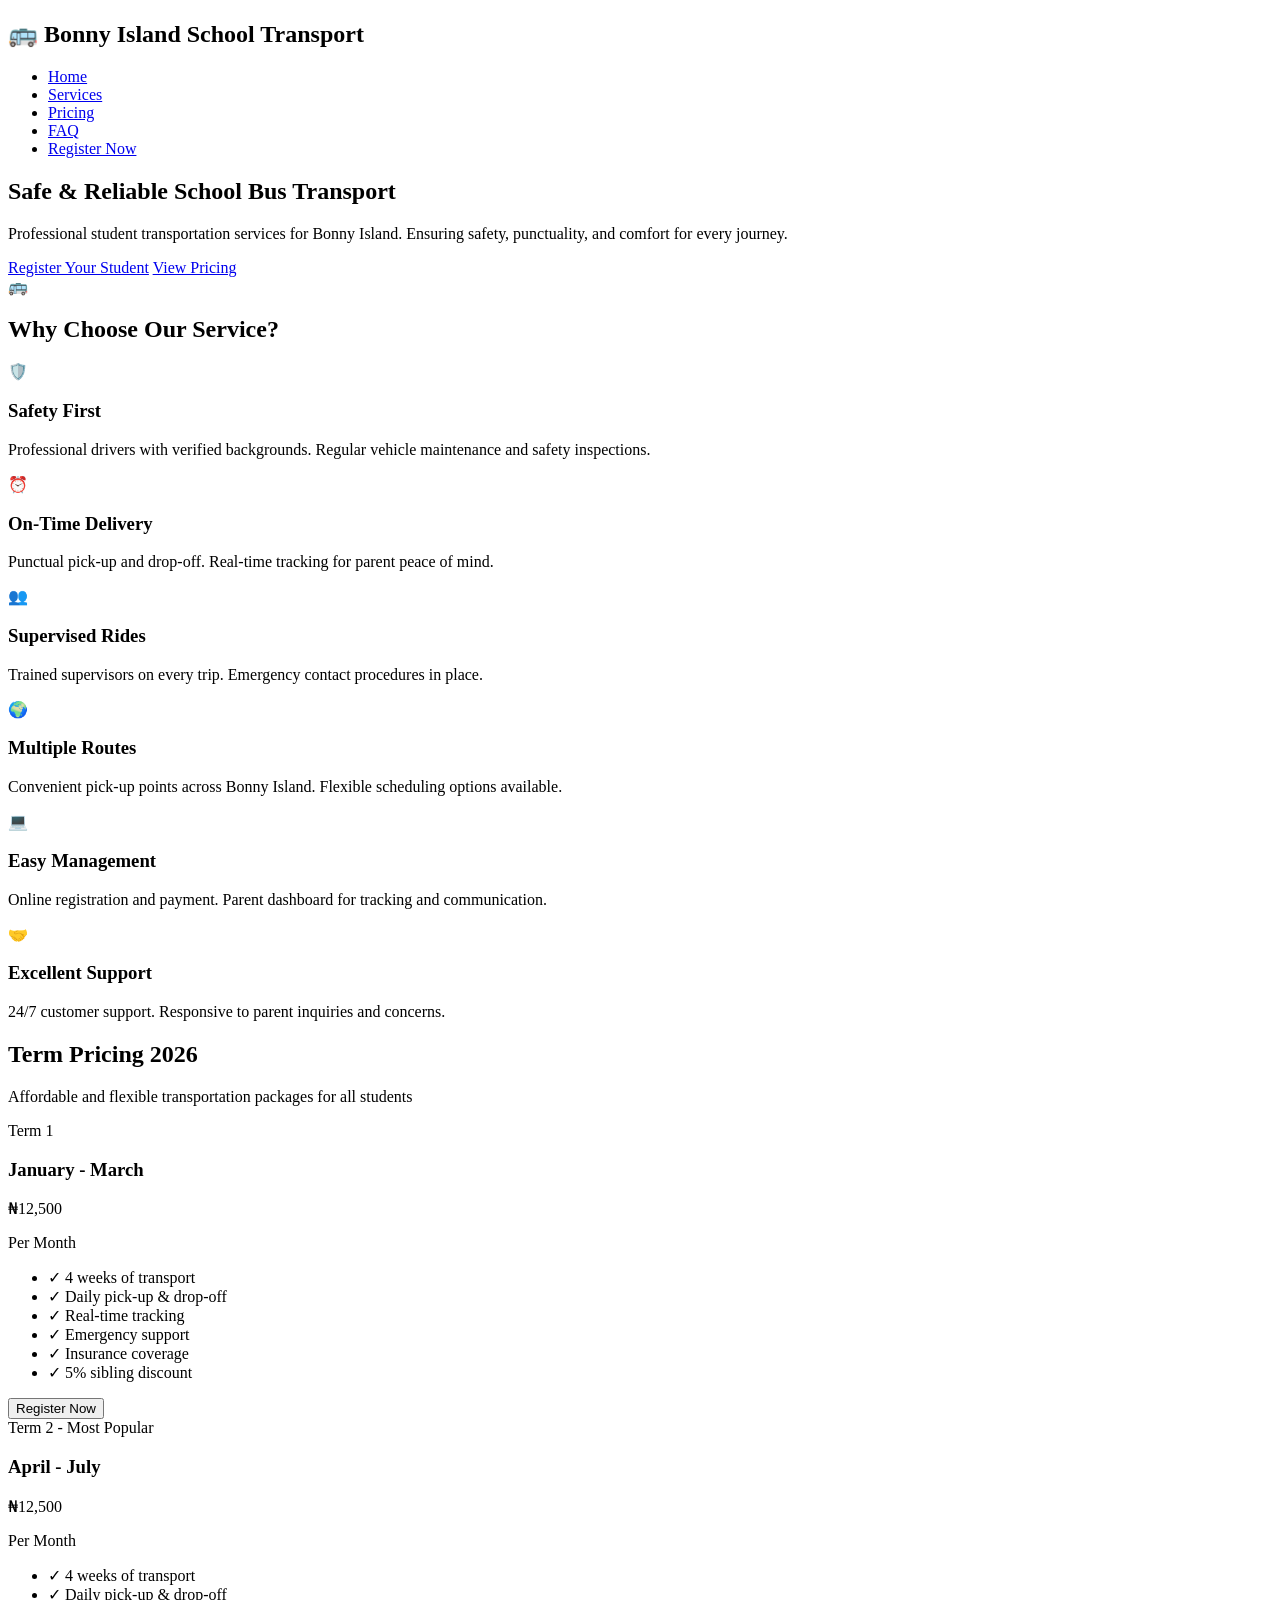
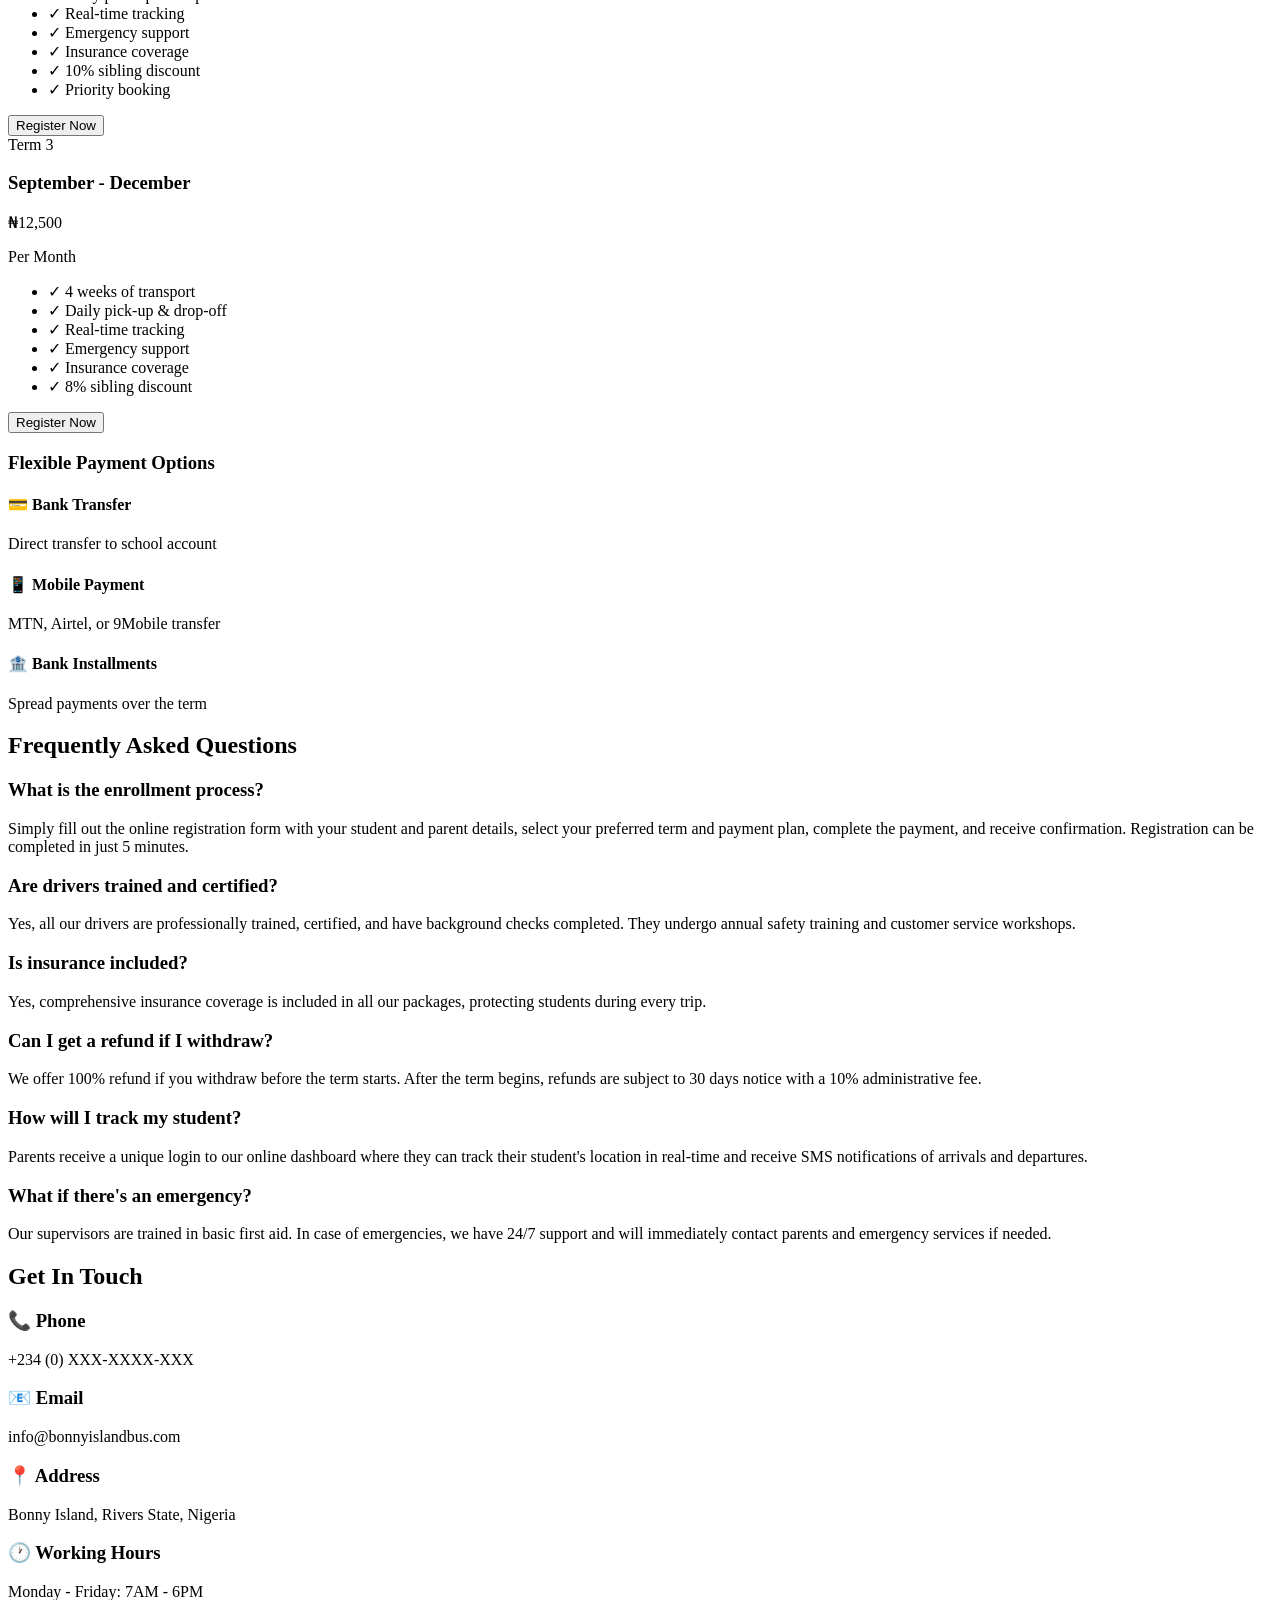
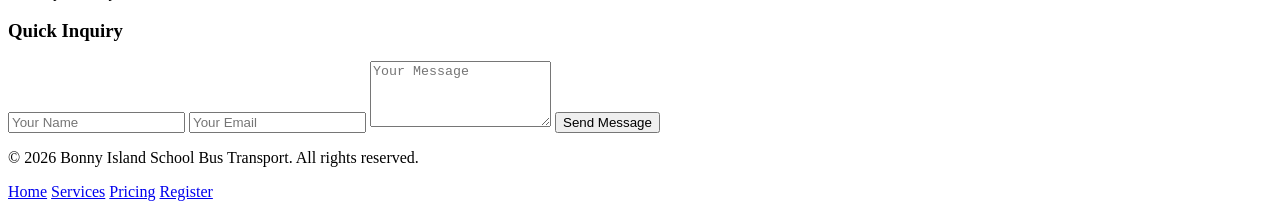
==== index.html @ ea789f72 "main" ====
<!DOCTYPE html>
<html lang="en">
<head>
    <meta charset="UTF-8">
    <meta name="viewport" content="width=device-width, initial-scale=1.0">
    <title>Bonny Island School Bus Transport - Safe & Reliable Student Transport</title>
    <link rel="stylesheet" href="styles.css">
</head>
<body>
    <!-- Navigation Bar -->
    <nav class="navbar">
        <div class="container">
            <div class="navbar-brand">
                <h1>🚌 Bonny Island School Transport</h1>
            </div>
            <ul class="nav-menu">
                <li><a href="#home" class="nav-link active">Home</a></li>
                <li><a href="#services" class="nav-link">Services</a></li>
                <li><a href="#pricing" class="nav-link">Pricing</a></li>
                <li><a href="#faq" class="nav-link">FAQ</a></li>
                <li><a href="registration.html" class="nav-link btn-register">Register Now</a></li>
            </ul>
            <div class="hamburger">
                <span></span>
                <span></span>
                <span></span>
            </div>
        </div>
    </nav>

    <!-- Hero Section -->
    <section id="home" class="hero">
        <div class="container">
            <div class="hero-content">
                <h2>Safe & Reliable School Bus Transport</h2>
                <p>Professional student transportation services for Bonny Island. Ensuring safety, punctuality, and comfort for every journey.</p>
                <div class="hero-buttons">
                    <a href="registration.html" class="btn btn-primary">Register Your Student</a>
                    <a href="#pricing" class="btn btn-secondary">View Pricing</a>
                </div>
            </div>
            <div class="hero-image">
                <div class="bus-illustration">🚌</div>
            </div>
        </div>
    </section>

    <!-- Services Section -->
    <section id="services" class="services">
        <div class="container">
            <h2 class="section-title">Why Choose Our Service?</h2>
            <div class="services-grid">
                <div class="service-card">
                    <div class="service-icon">🛡️</div>
                    <h3>Safety First</h3>
                    <p>Professional drivers with verified backgrounds. Regular vehicle maintenance and safety inspections.</p>
                </div>
                <div class="service-card">
                    <div class="service-icon">⏰</div>
                    <h3>On-Time Delivery</h3>
                    <p>Punctual pick-up and drop-off. Real-time tracking for parent peace of mind.</p>
                </div>
                <div class="service-card">
                    <div class="service-icon">👥</div>
                    <h3>Supervised Rides</h3>
                    <p>Trained supervisors on every trip. Emergency contact procedures in place.</p>
                </div>
                <div class="service-card">
                    <div class="service-icon">🌍</div>
                    <h3>Multiple Routes</h3>
                    <p>Convenient pick-up points across Bonny Island. Flexible scheduling options available.</p>
                </div>
                <div class="service-card">
                    <div class="service-icon">💻</div>
                    <h3>Easy Management</h3>
                    <p>Online registration and payment. Parent dashboard for tracking and communication.</p>
                </div>
                <div class="service-card">
                    <div class="service-icon">🤝</div>
                    <h3>Excellent Support</h3>
                    <p>24/7 customer support. Responsive to parent inquiries and concerns.</p>
                </div>
            </div>
        </div>
    </section>

    <!-- Pricing Section -->
    <section id="pricing" class="pricing">
        <div class="container">
            <h2 class="section-title">Term Pricing 2026</h2>
            <p class="pricing-subtitle">Affordable and flexible transportation packages for all students</p>
            <div class="pricing-grid">
                <!-- Term 1 -->
                <div class="price-card">
                    <div class="term-badge">Term 1</div>
                    <h3>January - March</h3>
                    <div class="price">₦12,500</div>
                    <p class="price-period">Per Month</p>
                    <ul class="price-features">
                        <li>✓ 4 weeks of transport</li>
                        <li>✓ Daily pick-up & drop-off</li>
                        <li>✓ Real-time tracking</li>
                        <li>✓ Emergency support</li>
                        <li>✓ Insurance coverage</li>
                        <li>✓ 5% sibling discount</li>
                    </ul>
                    <button class="btn btn-primary btn-register-now" onclick="location.href='registration.html'">Register Now</button>
                </div>

                <!-- Term 2 -->
                <div class="price-card featured">
                    <div class="term-badge featured-badge">Term 2 - Most Popular</div>
                    <h3>April - July</h3>
                    <div class="price">₦12,500</div>
                    <p class="price-period">Per Month</p>
                    <ul class="price-features">
                        <li>✓ 4 weeks of transport</li>
                        <li>✓ Daily pick-up & drop-off</li>
                        <li>✓ Real-time tracking</li>
                        <li>✓ Emergency support</li>
                        <li>✓ Insurance coverage</li>
                        <li>✓ 10% sibling discount</li>
                        <li>✓ Priority booking</li>
                    </ul>
                    <button class="btn btn-primary btn-register-now" onclick="location.href='registration.html'">Register Now</button>
                </div>

                <!-- Term 3 -->
                <div class="price-card">
                    <div class="term-badge">Term 3</div>
                    <h3>September - December</h3>
                    <div class="price">₦12,500</div>
                    <p class="price-period">Per Month</p>
                    <ul class="price-features">
                        <li>✓ 4 weeks of transport</li>
                        <li>✓ Daily pick-up & drop-off</li>
                        <li>✓ Real-time tracking</li>
                        <li>✓ Emergency support</li>
                        <li>✓ Insurance coverage</li>
                        <li>✓ 8% sibling discount</li>
                    </ul>
                    <button class="btn btn-primary btn-register-now" onclick="location.href='registration.html'">Register Now</button>
                </div>
            </div>

            <!-- Payment Options -->
            <div class="payment-options">
                <h3>Flexible Payment Options</h3>
                <div class="payment-grid">
                    <div class="payment-method">
                        <h4>💳 Bank Transfer</h4>
                        <p>Direct transfer to school account</p>
                    </div>
                    <div class="payment-method">
                        <h4>📱 Mobile Payment</h4>
                        <p>MTN, Airtel, or 9Mobile transfer</p>
                    </div>
                    <div class="payment-method">
                        <h4>🏦 Bank Installments</h4>
                        <p>Spread payments over the term</p>
                    </div>
                </div>
            </div>
        </div>
    </section>

    <!-- FAQ Section -->
    <section id="faq" class="faq">
        <div class="container">
            <h2 class="section-title">Frequently Asked Questions</h2>
            <div class="faq-grid">
                <div class="faq-item">
                    <h3>What is the enrollment process?</h3>
                    <p>Simply fill out the online registration form with your student and parent details, select your preferred term and payment plan, complete the payment, and receive confirmation. Registration can be completed in just 5 minutes.</p>
                </div>
                <div class="faq-item">
                    <h3>Are drivers trained and certified?</h3>
                    <p>Yes, all our drivers are professionally trained, certified, and have background checks completed. They undergo annual safety training and customer service workshops.</p>
                </div>
                <div class="faq-item">
                    <h3>Is insurance included?</h3>
                    <p>Yes, comprehensive insurance coverage is included in all our packages, protecting students during every trip.</p>
                </div>
                <div class="faq-item">
                    <h3>Can I get a refund if I withdraw?</h3>
                    <p>We offer 100% refund if you withdraw before the term starts. After the term begins, refunds are subject to 30 days notice with a 10% administrative fee.</p>
                </div>
                <div class="faq-item">
                    <h3>How will I track my student?</h3>
                    <p>Parents receive a unique login to our online dashboard where they can track their student's location in real-time and receive SMS notifications of arrivals and departures.</p>
                </div>
                <div class="faq-item">
                    <h3>What if there's an emergency?</h3>
                    <p>Our supervisors are trained in basic first aid. In case of emergencies, we have 24/7 support and will immediately contact parents and emergency services if needed.</p>
                </div>
            </div>
        </div>
    </section>

    <!-- Contact Section -->
    <section id="contact" class="contact">
        <div class="container">
            <h2 class="section-title">Get In Touch</h2>
            <div class="contact-grid">
                <div class="contact-item">
                    <h3>📞 Phone</h3>
                    <p>+234 (0) XXX-XXXX-XXX</p>
                </div>
                <div class="contact-item">
                    <h3>📧 Email</h3>
                    <p>info@bonnyislandbus.com</p>
                </div>
                <div class="contact-item">
                    <h3>📍 Address</h3>
                    <p>Bonny Island, Rivers State, Nigeria</p>
                </div>
                <div class="contact-item">
                    <h3>🕐 Working Hours</h3>
                    <p>Monday - Friday: 7AM - 6PM</p>
                </div>
            </div>
            <div class="quick-form">
                <h3>Quick Inquiry</h3>
                <form>
                    <input type="text" placeholder="Your Name" required>
                    <input type="email" placeholder="Your Email" required>
                    <textarea placeholder="Your Message" rows="4" required></textarea>
                    <button type="submit" class="btn btn-primary">Send Message</button>
                </form>
            </div>
        </div>
    </section>

    <!-- Footer -->
    <footer class="footer">
        <div class="container">
            <p>&copy; 2026 Bonny Island School Bus Transport. All rights reserved.</p>
            <div class="footer-links">
                <a href="#home">Home</a>
                <a href="#services">Services</a>
                <a href="#pricing">Pricing</a>
                <a href="registration.html">Register</a>
            </div>
        </div>
    </footer>

    <script src="script.js"></script>
</body>
</html>
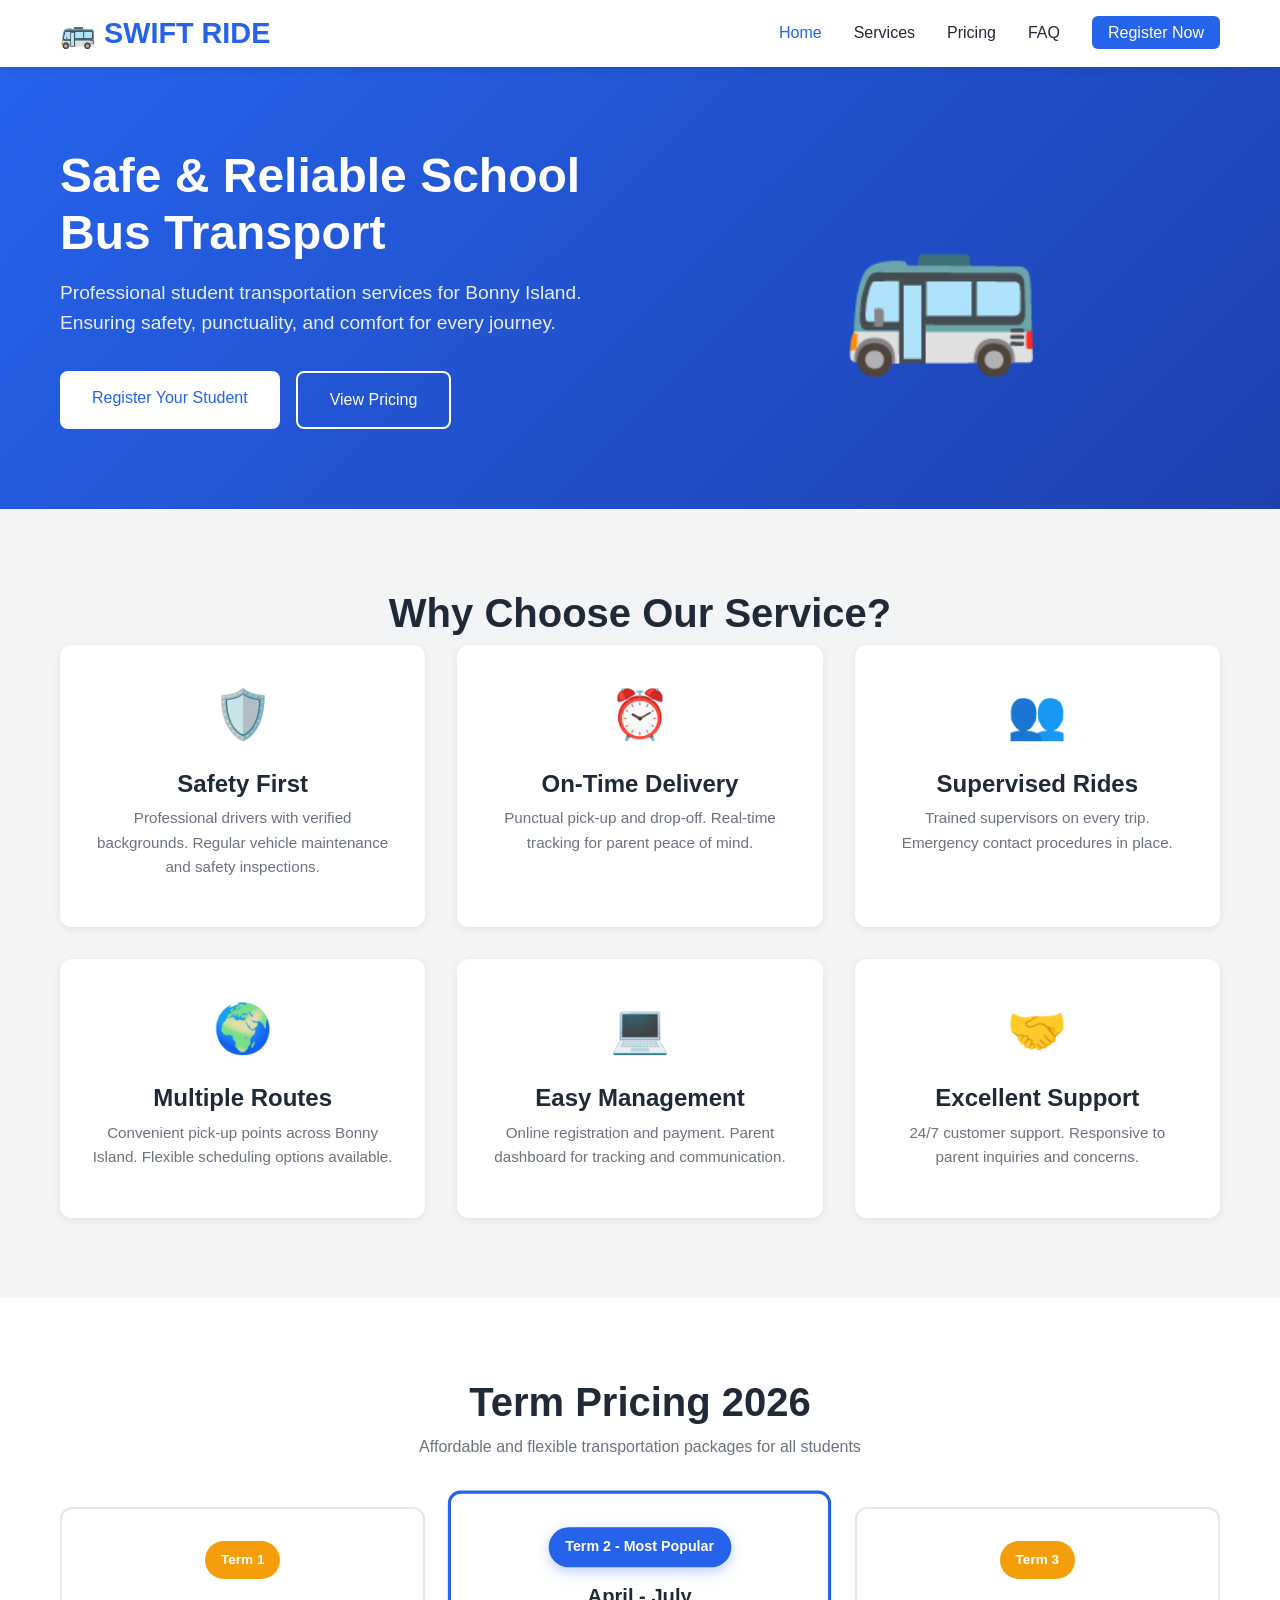
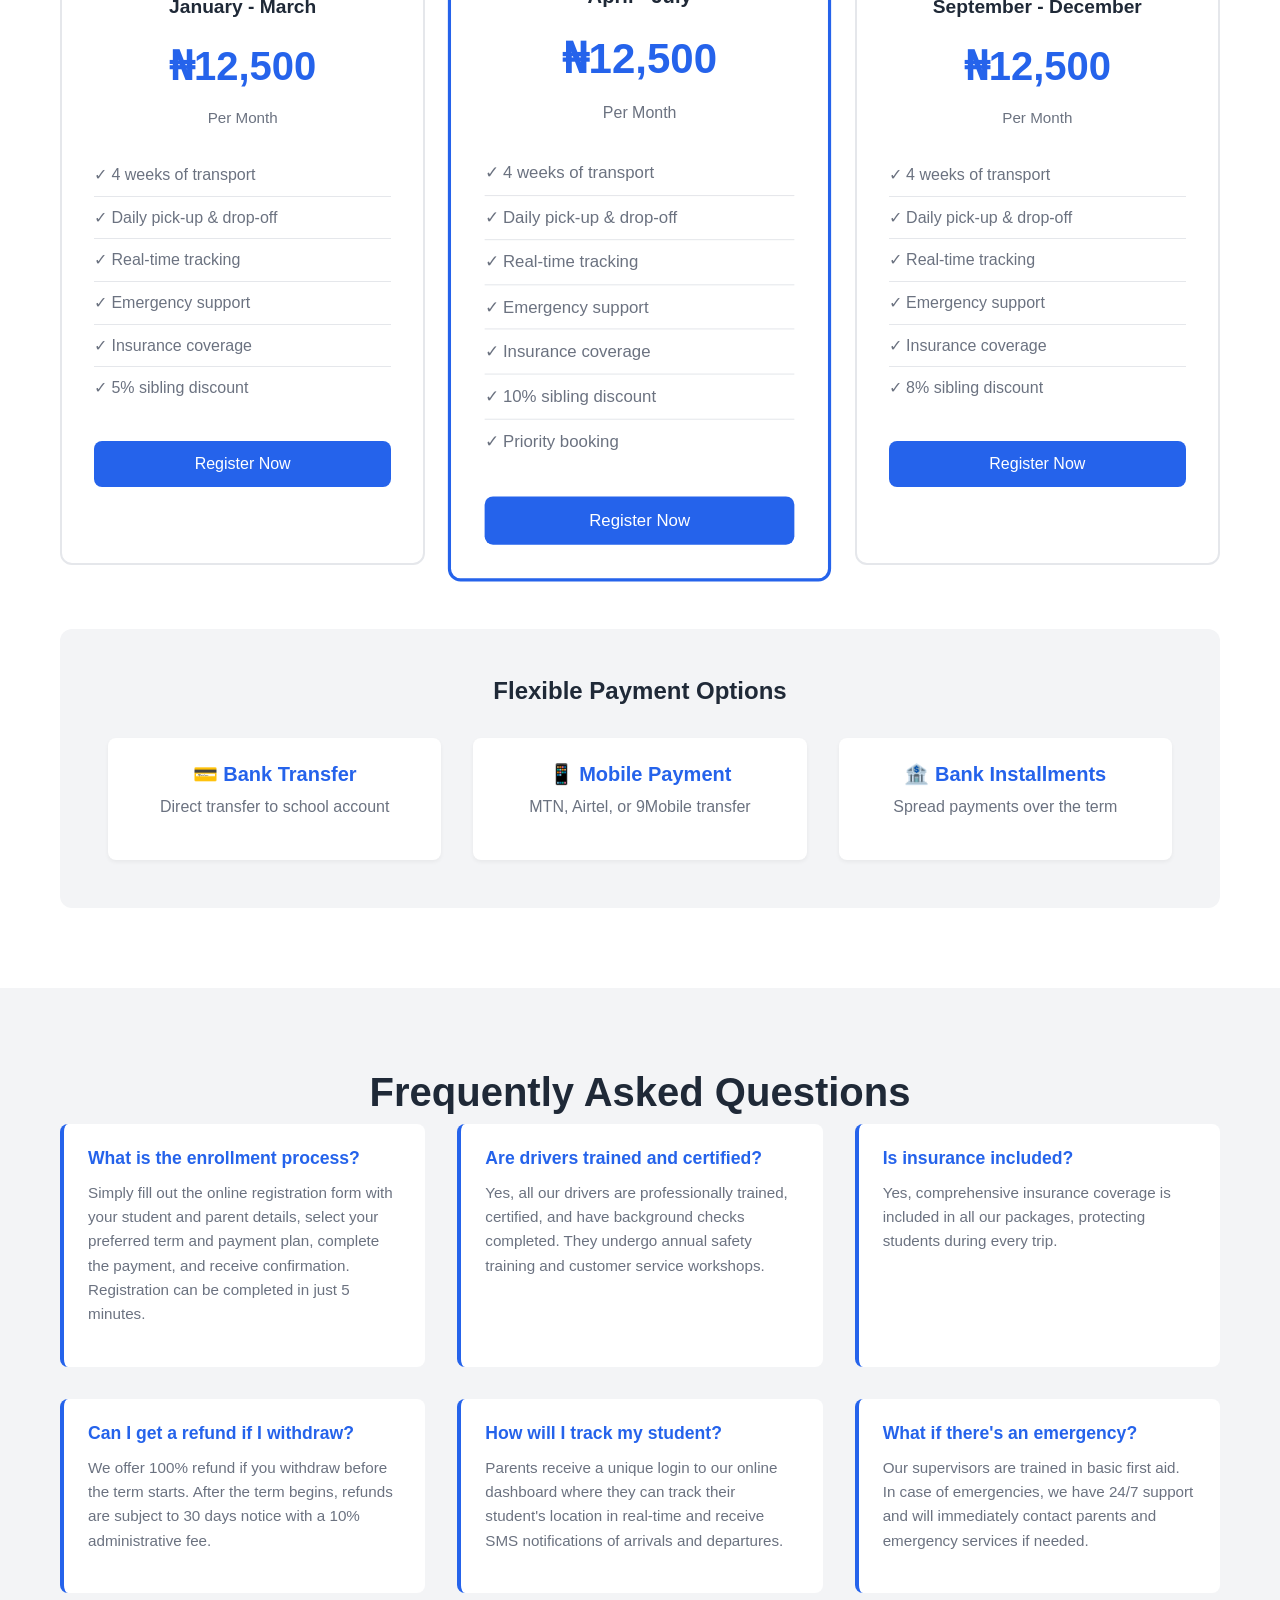
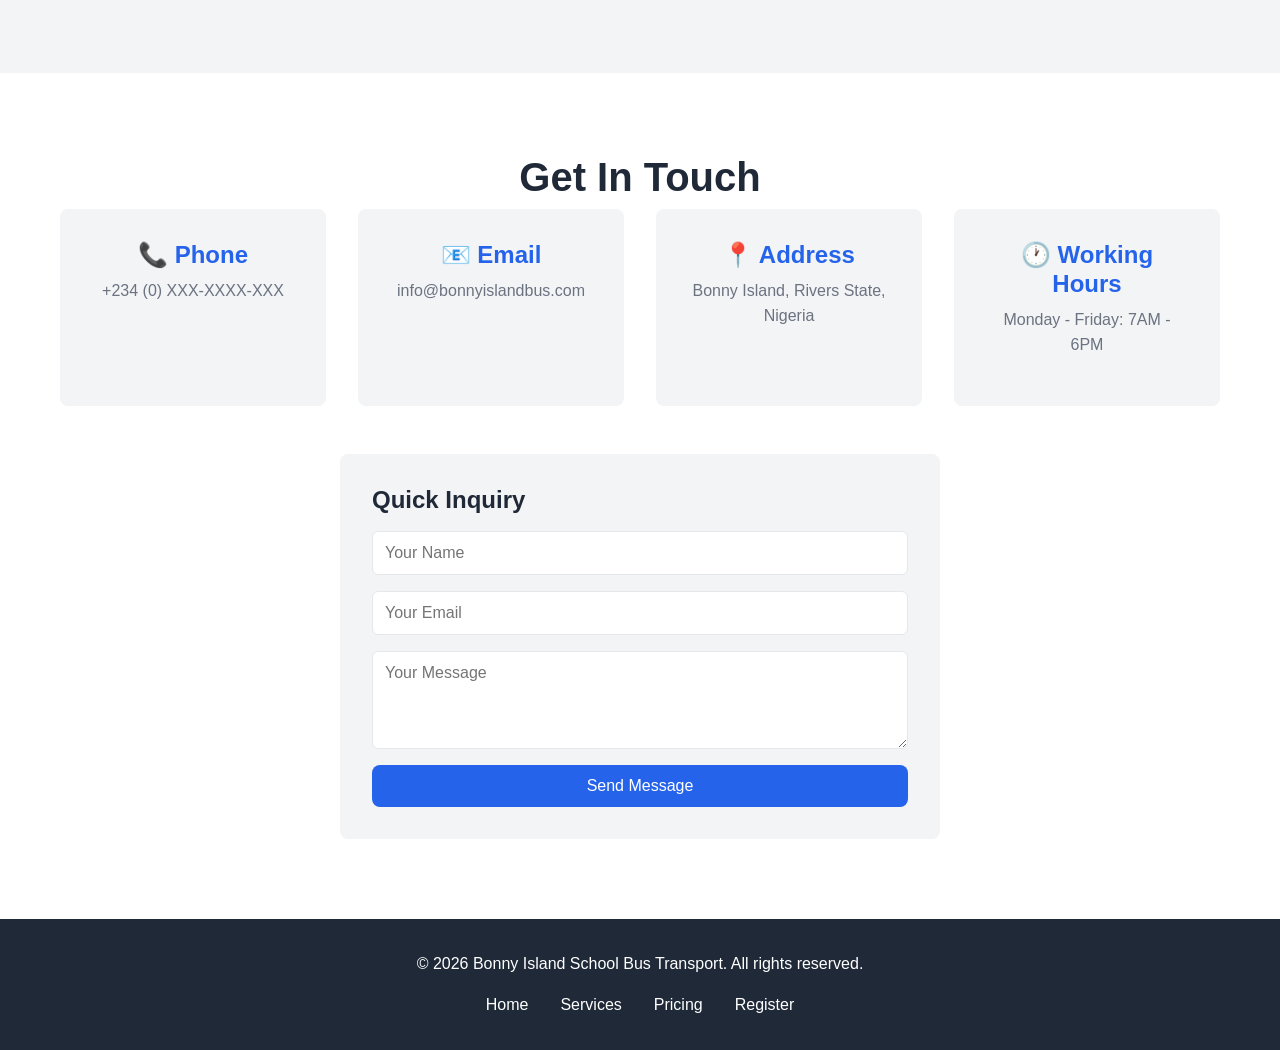
==== commit 0000a576: "Change title from 'Bonny Island School Transport' to 'SWIFT RIDE'" ====
--- a/index.html
+++ b/index.html
@@ -11,7 +11,7 @@
     <nav class="navbar">
         <div class="container">
             <div class="navbar-brand">
-                <h1>🚌 Bonny Island School Transport</h1>
+                <h1>🚌 SWIFT RIDE</h1>
             </div>
             <ul class="nav-menu">
                 <li><a href="#home" class="nav-link active">Home</a></li>
--- a/styles.css
+++ b/styles.css
@@ -0,0 +1,1012 @@
+/* ============================================
+   GENERAL STYLES
+   ============================================ */
+
+* {
+    margin: 0;
+    padding: 0;
+    box-sizing: border-box;
+}
+
+:root {
+    --primary-color: #2563eb;
+    --secondary-color: #1e40af;
+    --accent-color: #f59e0b;
+    --light-bg: #f3f4f6;
+    --dark-text: #1f2937;
+    --light-text: #6b7280;
+    --border-color: #e5e7eb;
+    --success-color: #10b981;
+    --error-color: #ef4444;
+}
+
+html {
+    scroll-behavior: smooth;
+}
+
+body {
+    font-family: 'Segoe UI', Tahoma, Geneva, Verdana, sans-serif;
+    line-height: 1.6;
+    color: var(--dark-text);
+    background-color: #fff;
+}
+
+.container {
+    max-width: 1200px;
+    margin: 0 auto;
+    padding: 0 20px;
+}
+
+/* ============================================
+   TYPOGRAPHY
+   ============================================ */
+
+h1, h2, h3, h4, h5, h6 {
+    font-weight: 600;
+    line-height: 1.2;
+    margin-bottom: 1rem;
+}
+
+h1 {
+    font-size: 2.5rem;
+}
+
+h2 {
+    font-size: 2rem;
+}
+
+h3 {
+    font-size: 1.5rem;
+}
+
+h4 {
+    font-size: 1.25rem;
+}
+
+p {
+    margin-bottom: 1rem;
+    color: var(--light-text);
+}
+
+/* ============================================
+   BUTTONS
+   ============================================ */
+
+.btn {
+    display: inline-block;
+    padding: 12px 28px;
+    border: none;
+    border-radius: 8px;
+    font-size: 1rem;
+    font-weight: 500;
+    cursor: pointer;
+    transition: all 0.3s ease;
+    text-decoration: none;
+    text-align: center;
+}
+
+.btn-primary {
+    background-color: var(--primary-color);
+    color: white;
+}
+
+.btn-primary:hover {
+    background-color: var(--secondary-color);
+    transform: translateY(-2px);
+    box-shadow: 0 4px 12px rgba(37, 99, 235, 0.3);
+}
+
+.btn-secondary {
+    background-color: var(--light-bg);
+    color: var(--dark-text);
+    border: 2px solid var(--border-color);
+}
+
+.btn-secondary:hover {
+    background-color: var(--border-color);
+    transform: translateY(-2px);
+}
+
+.btn-register-now {
+    width: 100%;
+    padding: 14px;
+}
+
+.btn-submit {
+    width: 100%;
+}
+
+/* ============================================
+   NAVIGATION
+   ============================================ */
+
+.navbar {
+    background-color: white;
+    box-shadow: 0 2px 8px rgba(0, 0, 0, 0.1);
+    position: sticky;
+    top: 0;
+    z-index: 100;
+}
+
+.navbar .container {
+    display: flex;
+    justify-content: space-between;
+    align-items: center;
+    padding: 1rem 20px;
+}
+
+.navbar-brand h1 {
+    font-size: 1.8rem;
+    margin: 0;
+    color: var(--primary-color);
+}
+
+.nav-menu {
+    display: flex;
+    list-style: none;
+    gap: 2rem;
+    align-items: center;
+}
+
+.nav-link {
+    text-decoration: none;
+    color: var(--dark-text);
+    font-weight: 500;
+    transition: color 0.3s ease;
+}
+
+.nav-link:hover,
+.nav-link.active {
+    color: var(--primary-color);
+}
+
+.nav-link.btn-register {
+    background-color: var(--primary-color);
+    color: white;
+    padding: 8px 16px;
+    border-radius: 6px;
+}
+
+.nav-link.btn-register:hover {
+    background-color: var(--secondary-color);
+}
+
+.hamburger {
+    display: none;
+    flex-direction: column;
+    cursor: pointer;
+}
+
+.hamburger span {
+    width: 25px;
+    height: 3px;
+    background-color: var(--dark-text);
+    margin: 5px 0;
+    transition: 0.3s;
+}
+
+/* ============================================
+   HERO SECTION
+   ============================================ */
+
+.hero {
+    background: linear-gradient(135deg, var(--primary-color) 0%, var(--secondary-color) 100%);
+    color: white;
+    padding: 80px 20px;
+}
+
+.hero .container {
+    display: grid;
+    grid-template-columns: 1fr 1fr;
+    gap: 3rem;
+    align-items: center;
+}
+
+.hero-content h2 {
+    font-size: 3rem;
+    margin-bottom: 1rem;
+    color: white;
+}
+
+.hero-content p {
+    font-size: 1.2rem;
+    margin-bottom: 2rem;
+    color: rgba(255, 255, 255, 0.9);
+}
+
+.hero-buttons {
+    display: flex;
+    gap: 1rem;
+}
+
+.hero .btn {
+    padding: 14px 32px;
+}
+
+.hero .btn-primary {
+    background-color: white;
+    color: var(--primary-color);
+}
+
+.hero .btn-primary:hover {
+    background-color: var(--light-bg);
+}
+
+.hero .btn-secondary {
+    background-color: transparent;
+    color: white;
+    border: 2px solid white;
+}
+
+.hero .btn-secondary:hover {
+    background-color: rgba(255, 255, 255, 0.1);
+}
+
+.bus-illustration {
+    font-size: 10rem;
+    text-align: center;
+    animation: float 3s ease-in-out infinite;
+}
+
+@keyframes float {
+    0%, 100% { transform: translateY(0); }
+    50% { transform: translateY(-20px); }
+}
+
+.hero-image {
+    display: flex;
+    justify-content: center;
+}
+
+/* ============================================
+   SECTION STYLES
+   ============================================ */
+
+.section-title {
+    text-align: center;
+    font-size: 2.5rem;
+    margin-bottom: 0.5rem;
+    color: var(--dark-text);
+}
+
+.pricing-subtitle {
+    text-align: center;
+    color: var(--light-text);
+    margin-bottom: 3rem;
+}
+
+section {
+    padding: 80px 20px;
+}
+
+/* ============================================
+   SERVICES SECTION
+   ============================================ */
+
+.services {
+    background-color: var(--light-bg);
+}
+
+.services-grid {
+    display: grid;
+    grid-template-columns: repeat(auto-fit, minmax(300px, 1fr));
+    gap: 2rem;
+}
+
+.service-card {
+    background-color: white;
+    padding: 2rem;
+    border-radius: 12px;
+    box-shadow: 0 2px 8px rgba(0, 0, 0, 0.08);
+    transition: all 0.3s ease;
+    text-align: center;
+}
+
+.service-card:hover {
+    transform: translateY(-8px);
+    box-shadow: 0 8px 24px rgba(0, 0, 0, 0.12);
+}
+
+.service-icon {
+    font-size: 3rem;
+    margin-bottom: 1rem;
+}
+
+.service-card h3 {
+    color: var(--dark-text);
+    margin-bottom: 0.5rem;
+}
+
+.service-card p {
+    font-size: 0.95rem;
+    color: var(--light-text);
+}
+
+/* ============================================
+   PRICING SECTION
+   ============================================ */
+
+.pricing {
+    background-color: white;
+}
+
+.pricing-grid {
+    display: grid;
+    grid-template-columns: repeat(auto-fit, minmax(300px, 1fr));
+    gap: 2rem;
+    margin-bottom: 4rem;
+}
+
+.price-card {
+    background-color: white;
+    border: 2px solid var(--border-color);
+    border-radius: 12px;
+    padding: 2rem;
+    text-align: center;
+    transition: all 0.3s ease;
+    position: relative;
+}
+
+.price-card:hover {
+    transform: translateY(-8px);
+    box-shadow: 0 12px 32px rgba(37, 99, 235, 0.15);
+}
+
+.price-card.featured {
+    border-color: var(--primary-color);
+    border-width: 3px;
+    transform: scale(1.05);
+}
+
+.term-badge {
+    display: inline-block;
+    background-color: var(--accent-color);
+    color: white;
+    padding: 0.5rem 1rem;
+    border-radius: 20px;
+    font-size: 0.85rem;
+    font-weight: 600;
+    margin-bottom: 1rem;
+}
+
+.featured-badge {
+    background-color: var(--primary-color);
+    box-shadow: 0 4px 12px rgba(37, 99, 235, 0.3);
+}
+
+.price-card h3 {
+    font-size: 1.2rem;
+    margin-bottom: 1rem;
+    color: var(--dark-text);
+}
+
+.price {
+    font-size: 2.5rem;
+    font-weight: 700;
+    color: var(--primary-color);
+    margin-bottom: 0.5rem;
+}
+
+.price-period {
+    color: var(--light-text);
+    margin-bottom: 1.5rem;
+    font-size: 0.95rem;
+}
+
+.price-features {
+    list-style: none;
+    margin-bottom: 2rem;
+    text-align: left;
+}
+
+.price-features li {
+    padding: 0.5rem 0;
+    color: var(--light-text);
+    border-bottom: 1px solid var(--border-color);
+}
+
+.price-features li:last-child {
+    border-bottom: none;
+}
+
+.payment-options {
+    background-color: var(--light-bg);
+    padding: 3rem;
+    border-radius: 12px;
+    margin-top: 3rem;
+}
+
+.payment-options h3 {
+    text-align: center;
+    margin-bottom: 2rem;
+}
+
+.payment-grid {
+    display: grid;
+    grid-template-columns: repeat(auto-fit, minmax(250px, 1fr));
+    gap: 2rem;
+}
+
+.payment-method {
+    background-color: white;
+    padding: 1.5rem;
+    border-radius: 8px;
+    text-align: center;
+    box-shadow: 0 2px 4px rgba(0, 0, 0, 0.05);
+}
+
+.payment-method h4 {
+    color: var(--primary-color);
+    margin-bottom: 0.5rem;
+}
+
+/* ============================================
+   FAQ SECTION
+   ============================================ */
+
+.faq {
+    background-color: var(--light-bg);
+}
+
+.faq-grid {
+    display: grid;
+    grid-template-columns: repeat(auto-fit, minmax(300px, 1fr));
+    gap: 2rem;
+}
+
+.faq-item {
+    background-color: white;
+    padding: 1.5rem;
+    border-radius: 8px;
+    border-left: 4px solid var(--primary-color);
+}
+
+.faq-item h3 {
+    color: var(--primary-color);
+    margin-bottom: 0.75rem;
+    font-size: 1.1rem;
+}
+
+.faq-item p {
+    color: var(--light-text);
+    font-size: 0.95rem;
+}
+
+/* ============================================
+   CONTACT SECTION
+   ============================================ */
+
+.contact {
+    background-color: white;
+}
+
+.contact-grid {
+    display: grid;
+    grid-template-columns: repeat(auto-fit, minmax(250px, 1fr));
+    gap: 2rem;
+    margin-bottom: 3rem;
+}
+
+.contact-item {
+    text-align: center;
+    padding: 2rem;
+    background-color: var(--light-bg);
+    border-radius: 8px;
+}
+
+.contact-item h3 {
+    color: var(--primary-color);
+    margin-bottom: 0.5rem;
+}
+
+.quick-form {
+    background-color: var(--light-bg);
+    padding: 2rem;
+    border-radius: 8px;
+    max-width: 600px;
+    margin: 0 auto;
+}
+
+.quick-form form {
+    display: flex;
+    flex-direction: column;
+    gap: 1rem;
+}
+
+.quick-form input,
+.quick-form textarea {
+    padding: 12px;
+    border: 1px solid var(--border-color);
+    border-radius: 6px;
+    font-family: inherit;
+    font-size: 1rem;
+}
+
+.quick-form textarea {
+    resize: vertical;
+}
+
+/* ============================================
+   REGISTRATION SECTION
+   ============================================ */
+
+.registration {
+    background-color: var(--light-bg);
+    min-height: 100vh;
+}
+
+.registration-header {
+    text-align: center;
+    margin-bottom: 3rem;
+}
+
+.registration-header h2 {
+    color: #0f172a;
+}
+
+.registration-form-container {
+    max-width: 760px;
+    margin: 0 auto;
+    background-color: #f8fafc;
+    padding: 3rem;
+    border-radius: 18px;
+    border: 1px solid rgba(148, 163, 184, 0.25);
+    box-shadow: 0 16px 40px rgba(15, 23, 42, 0.06);
+}
+
+.form-progress {
+    display: flex;
+    justify-content: space-between;
+    margin-bottom: 2rem;
+    gap: 1rem;
+    flex-wrap: wrap;
+}
+
+.progress-step {
+    display: flex;
+    flex-direction: column;
+    align-items: center;
+    color: var(--light-text);
+    flex: 1;
+    position: relative;
+}
+
+.progress-step:not(:last-child)::after {
+    content: '';
+    position: absolute;
+    top: 20px;
+    left: 50%;
+    width: 100%;
+    height: 2px;
+    background-color: var(--border-color);
+    z-index: -1;
+}
+
+.progress-step span {
+    width: 40px;
+    height: 40px;
+    border-radius: 50%;
+    background-color: var(--light-bg);
+    border: 2px solid var(--border-color);
+    display: flex;
+    align-items: center;
+    justify-content: center;
+    font-weight: 600;
+    margin-bottom: 0.5rem;
+    transition: all 0.3s ease;
+}
+
+.progress-step.active span {
+    background-color: var(--primary-color);
+    color: white;
+    border-color: var(--primary-color);
+    box-shadow: 0 0 0 4px rgba(37, 99, 235, 0.2);
+}
+
+.progress-step.active,
+.progress-step.completed {
+    color: var(--primary-color);
+}
+
+.progress-step.completed span {
+    background-color: var(--success-color);
+    border-color: var(--success-color);
+    color: white;
+}
+
+.progress-step p {
+    font-size: 0.8rem;
+    margin: 0;
+}
+
+.form-step {
+    display: block;
+    margin-bottom: 2rem;
+    padding: 2rem;
+    background-color: white;
+    border: 1px solid rgba(148, 163, 184, 0.15);
+    border-radius: 16px;
+    box-shadow: 0 12px 32px rgba(15, 23, 42, 0.05);
+}
+
+.form-step.active {
+    display: block;
+    animation: fadeIn 0.3s ease;
+}
+
+@keyframes fadeIn {
+    from { opacity: 0; }
+    to { opacity: 1; }
+}
+
+.form-step h3 {
+    color: #0f172a;
+    margin-bottom: 1.5rem;
+    border-bottom: 2px solid rgba(148, 163, 184, 0.35);
+    padding-bottom: 1rem;
+}
+
+.form-group {
+    margin-bottom: 1.5rem;
+}
+
+.form-group label {
+    display: block;
+    margin-bottom: 0.5rem;
+    font-weight: 500;
+    color: var(--dark-text);
+}
+
+.form-group input,
+.form-group select,
+.form-group textarea {
+    width: 100%;
+    padding: 14px 16px;
+    border: 1px solid rgba(148, 163, 184, 0.7);
+    border-radius: 12px;
+    font-family: inherit;
+    font-size: 1rem;
+    transition: border-color 0.3s ease, box-shadow 0.3s ease;
+    background-color: #f8fafc;
+}
+
+.form-group input:focus,
+.form-group select:focus,
+.form-group textarea:focus {
+    outline: none;
+    border-color: #0f172a;
+    box-shadow: 0 0 0 4px rgba(15, 23, 42, 0.08);
+}
+
+.form-group textarea {
+    resize: vertical;
+}
+
+.form-row {
+    display: grid;
+    grid-template-columns: 1fr 1fr;
+    gap: 1.5rem;
+}
+
+.radio-group {
+    display: flex;
+    flex-direction: column;
+    gap: 1rem;
+}
+
+.radio-label,
+.checkbox-label {
+    display: flex;
+    align-items: center;
+    cursor: pointer;
+    font-weight: normal;
+}
+
+.radio-label input[type="radio"],
+.checkbox-label input[type="checkbox"] {
+    width: auto;
+    margin-right: 0.75rem;
+    cursor: pointer;
+}
+
+.form-actions {
+    display: flex;
+    gap: 1rem;
+    margin-top: 2rem;
+    flex-wrap: wrap;
+}
+
+.form-actions .btn {
+    flex: 1;
+    min-width: 150px;
+}
+
+.form-actions .btn-primary {
+    background-color: #0f172a;
+    color: white;
+}
+
+.form-actions .btn-primary:hover {
+    background-color: #111827;
+}
+
+.form-actions .btn-secondary {
+    background-color: #e2e8f0;
+    color: #0f172a;
+    border-color: rgba(148, 163, 184, 0.75);
+}
+
+.form-actions .btn-secondary:hover {
+    background-color: #cbd5e1;
+}
+
+.review-section {
+    background-color: #eef2ff;
+    padding: 1.75rem;
+    border-radius: 14px;
+    margin-bottom: 1.5rem;
+    border: 1px solid rgba(148, 163, 184, 0.25);
+}
+
+.review-section h4 {
+    color: #0f172a;
+    margin-bottom: 1rem;
+    border-bottom: 1px solid rgba(148, 163, 184, 0.35);
+    padding-bottom: 0.5rem;
+}
+
+.review-grid {
+    display: grid;
+    grid-template-columns: 1fr 1fr;
+    gap: 1rem;
+}
+
+.review-item {
+    display: flex;
+    justify-content: space-between;
+}
+
+.review-item .label {
+    font-weight: 600;
+    color: var(--dark-text);
+}
+
+.review-item .value {
+    color: var(--light-text);
+}
+
+.cost-summary {
+    background-color: linear-gradient(135deg, rgba(37, 99, 235, 0.1) 0%, rgba(37, 99, 235, 0.05) 100%);
+    border-left: 4px solid var(--primary-color);
+}
+
+.cost-breakdown {
+    display: flex;
+    flex-direction: column;
+    gap: 1rem;
+}
+
+.cost-item {
+    display: flex;
+    justify-content: space-between;
+    font-size: 1rem;
+}
+
+.cost-item.total {
+    border-top: 2px solid var(--primary-color);
+    padding-top: 1rem;
+    font-size: 1.25rem;
+    font-weight: 700;
+    color: var(--primary-color);
+}
+
+/* ============================================
+   FOOTER
+   ============================================ */
+
+.footer {
+    background-color: var(--dark-text);
+    color: white;
+    padding: 2rem;
+    text-align: center;
+}
+
+.footer p {
+    margin-bottom: 1rem;
+    color: white;
+}
+
+.footer-links {
+    display: flex;
+    justify-content: center;
+    gap: 2rem;
+    flex-wrap: wrap;
+}
+
+.footer-links a {
+    color: white;
+    text-decoration: none;
+    transition: color 0.3s ease;
+}
+
+.footer-links a:hover {
+    color: var(--primary-color);
+}
+
+/* ============================================
+   RESPONSIVE DESIGN
+   ============================================ */
+
+@media (max-width: 768px) {
+    .navbar .container {
+        padding: 1rem 20px;
+    }
+
+    .navbar-brand h1 {
+        font-size: 1.3rem;
+    }
+
+    .nav-menu {
+        display: none;
+        position: absolute;
+        top: 70px;
+        left: 0;
+        right: 0;
+        background-color: white;
+        flex-direction: column;
+        gap: 1rem;
+        padding: 1rem;
+        box-shadow: 0 4px 8px rgba(0, 0, 0, 0.1);
+    }
+
+    .nav-menu.active {
+        display: flex;
+    }
+
+    .hamburger {
+        display: flex;
+    }
+
+    h1 {
+        font-size: 1.8rem;
+    }
+
+    h2 {
+        font-size: 1.5rem;
+    }
+
+    h3 {
+        font-size: 1.2rem;
+    }
+
+    .section-title {
+        font-size: 1.8rem;
+    }
+
+    .hero .container {
+        grid-template-columns: 1fr;
+    }
+
+    .hero-content h2 {
+        font-size: 2rem;
+    }
+
+    .hero-content p {
+        font-size: 1rem;
+    }
+
+    .hero-buttons {
+        flex-direction: column;
+    }
+
+    .hero-buttons .btn {
+        width: 100%;
+    }
+
+    .bus-illustration {
+        font-size: 6rem;
+    }
+
+    .services-grid,
+    .pricing-grid,
+    .faq-grid,
+    .contact-grid,
+    .payment-grid {
+        grid-template-columns: 1fr;
+    }
+
+    .price-card.featured {
+        transform: scale(1);
+    }
+
+    .form-row {
+        grid-template-columns: 1fr;
+    }
+
+    .form-progress {
+        flex-wrap: wrap;
+        gap: 1rem;
+    }
+
+    .progress-step:not(:last-child)::after {
+        display: none;
+    }
+
+    .progress-step span {
+        width: 35px;
+        height: 35px;
+        font-size: 0.9rem;
+    }
+
+    .progress-step p {
+        font-size: 0.7rem;
+    }
+
+    .registration-form-container {
+        padding: 1.5rem;
+        margin: 0 20px;
+    }
+
+    .review-grid {
+        grid-template-columns: 1fr;
+    }
+
+    .form-actions {
+        flex-direction: column;
+    }
+
+    .footer-links {
+        gap: 1rem;
+    }
+}
+
+@media (max-width: 480px) {
+    .container {
+        padding: 0 15px;
+    }
+
+    .navbar-brand h1 {
+        font-size: 1rem;
+    }
+
+    section {
+        padding: 50px 15px;
+    }
+
+    h1 {
+        font-size: 1.5rem;
+    }
+
+    h2 {
+        font-size: 1.3rem;
+    }
+
+    .section-title {
+        font-size: 1.5rem;
+    }
+
+    .price {
+        font-size: 2rem;
+    }
+
+    .hero-content h2 {
+        font-size: 1.5rem;
+    }
+
+    .registration-form-container {
+        padding: 1rem;
+        margin: 0 10px;
+    }
+
+    .service-card,
+    .price-card,
+    .faq-item {
+        padding: 1.5rem;
+    }
+
+    .progress-step span {
+        width: 30px;
+        height: 30px;
+        font-size: 0.8rem;
+    }
+}
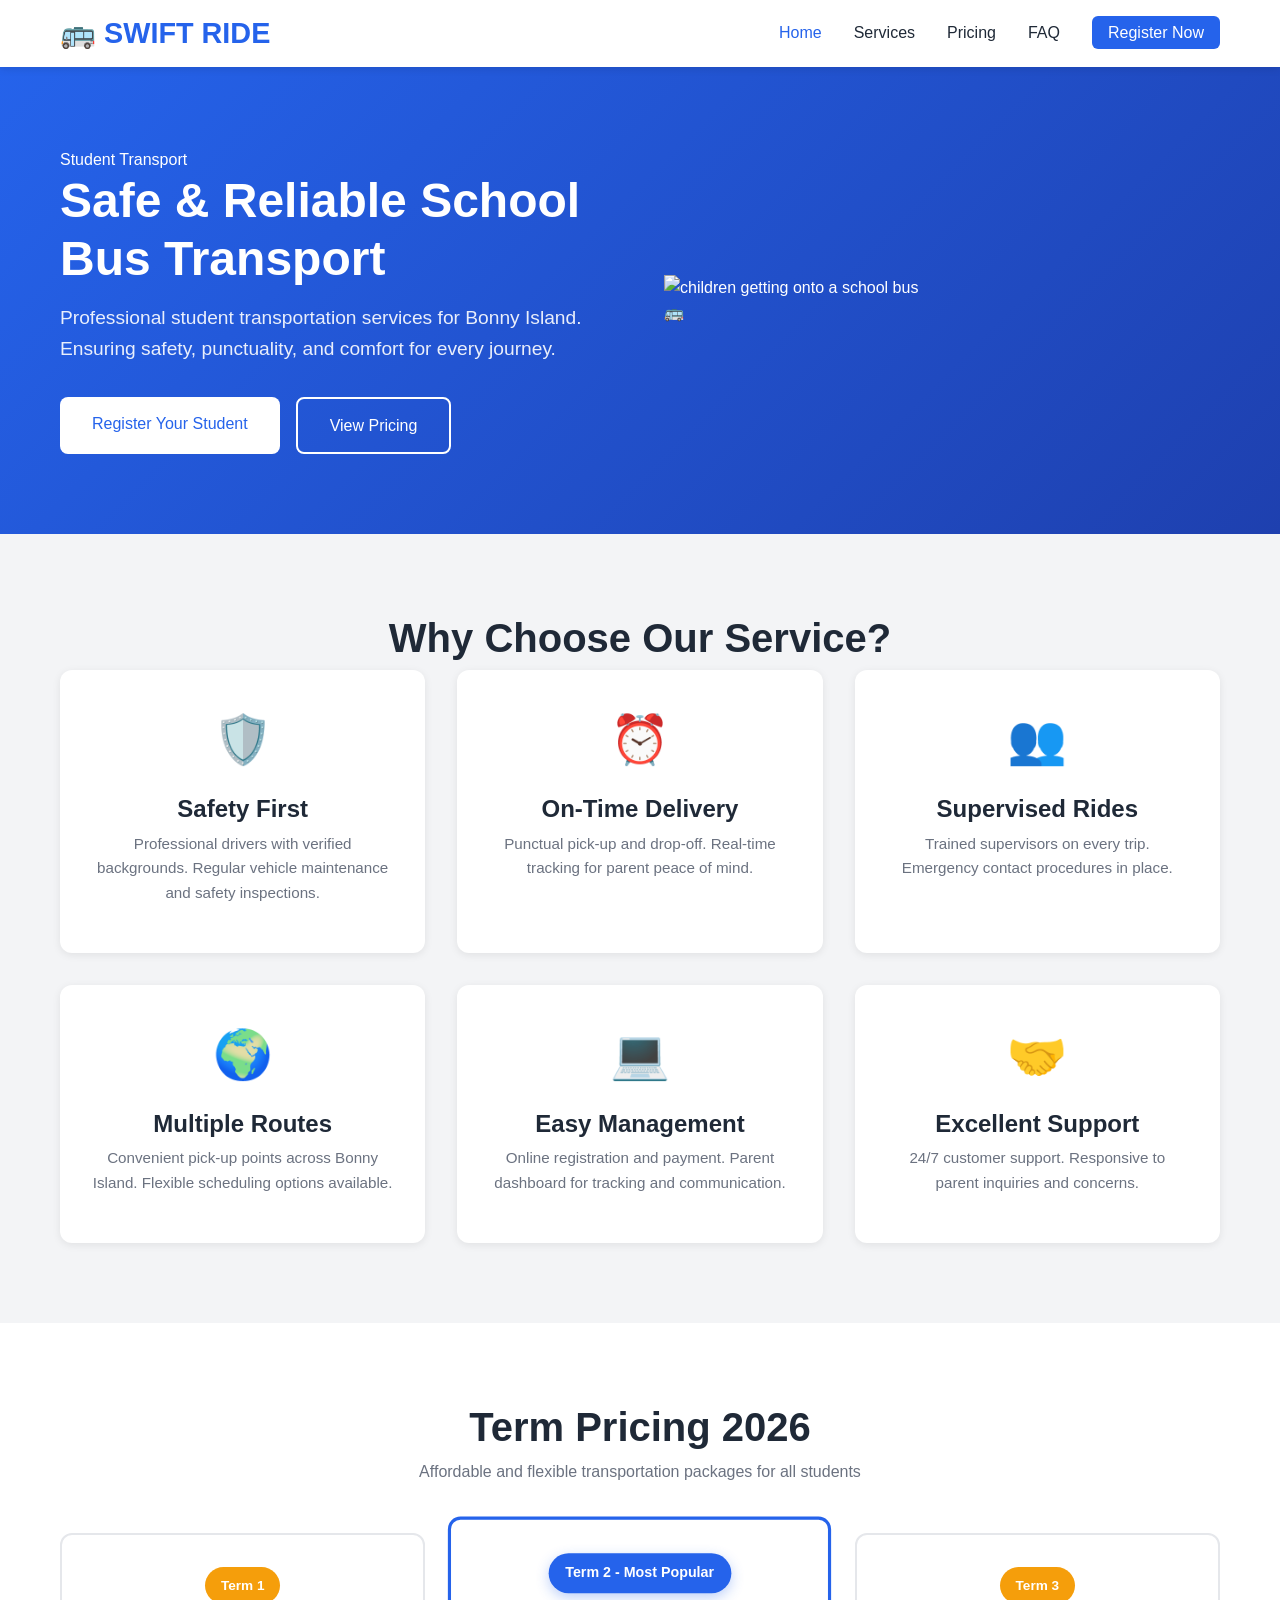
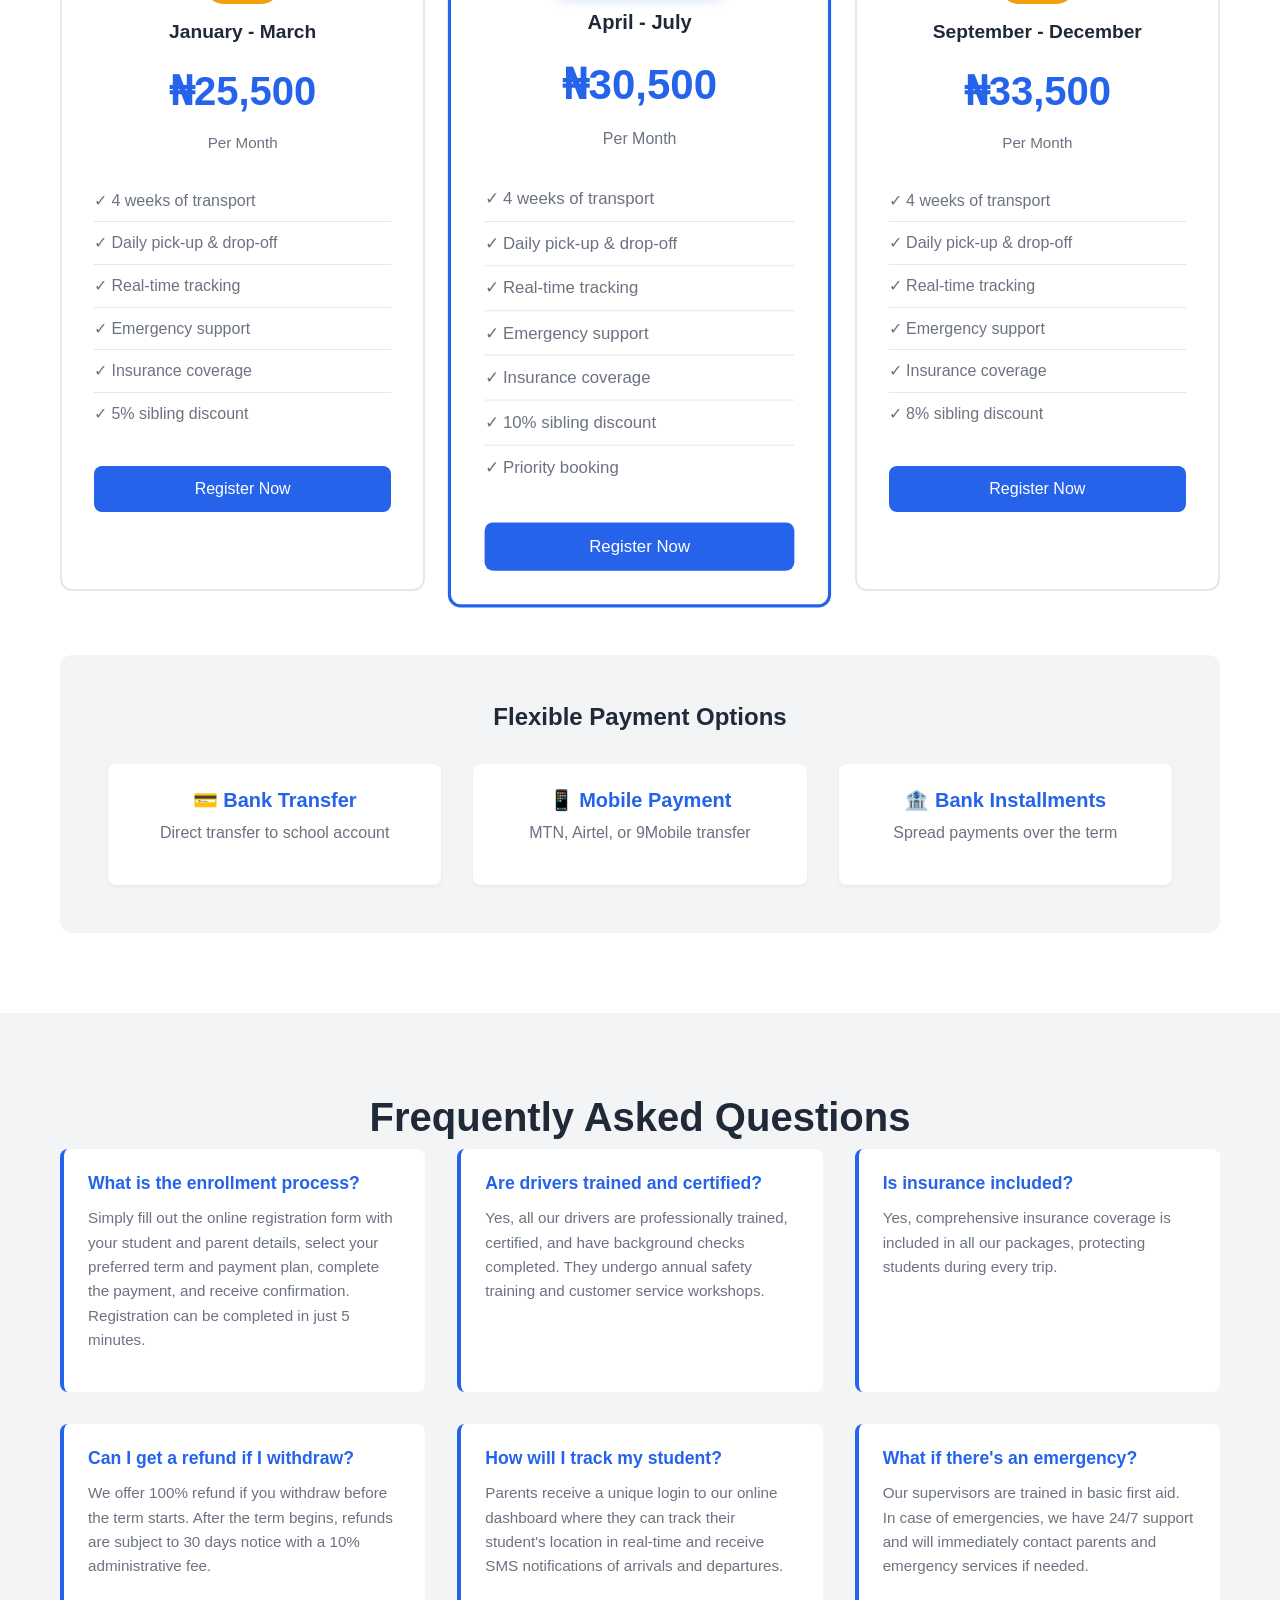
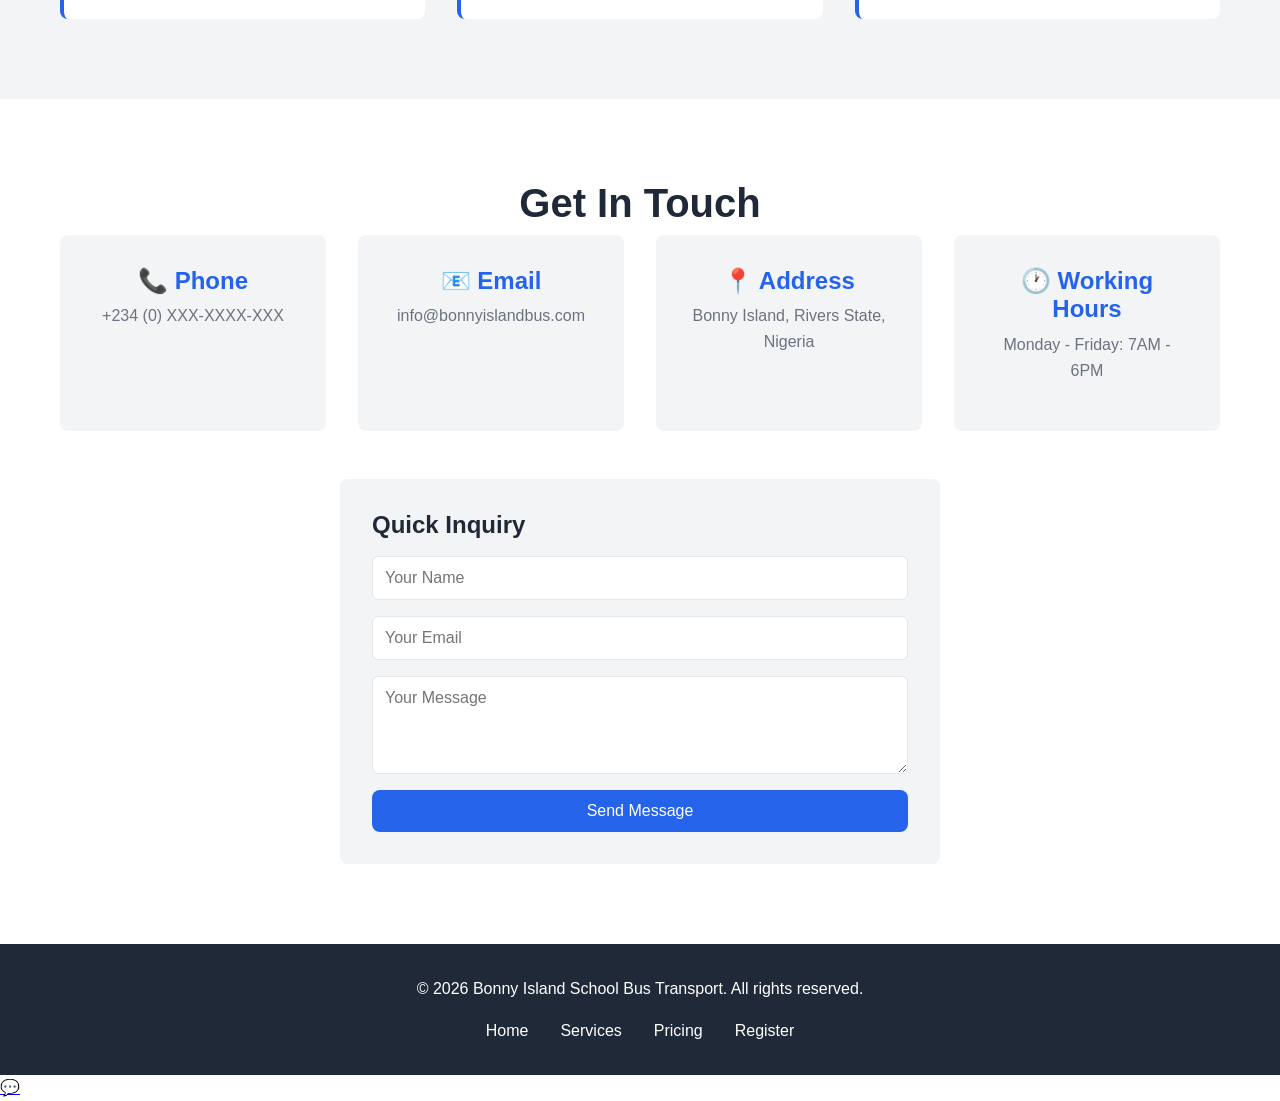
==== commit dfb94029: "Update index.html" ====
--- a/index.html
+++ b/index.html
@@ -30,8 +30,9 @@
 
     <!-- Hero Section -->
     <section id="home" class="hero">
-        <div class="container">
+        <div class="container hero-grid">
             <div class="hero-content">
+                <span class="hero-tag">Student Transport</span>
                 <h2>Safe & Reliable School Bus Transport</h2>
                 <p>Professional student transportation services for Bonny Island. Ensuring safety, punctuality, and comfort for every journey.</p>
                 <div class="hero-buttons">
@@ -39,8 +40,9 @@
                     <a href="#pricing" class="btn btn-secondary">View Pricing</a>
                 </div>
             </div>
-            <div class="hero-image">
-                <div class="bus-illustration">🚌</div>
+            <div class="hero-visual">
+                <img src="./students-walking-on-bus-parked-600nw-541274146.webp" alt="children getting onto a school bus" class="hero-photo">
+                <div class="hero-illustration">🚌</div>
             </div>
         </div>
     </section>
@@ -94,7 +96,7 @@
                 <div class="price-card">
                     <div class="term-badge">Term 1</div>
                     <h3>January - March</h3>
-                    <div class="price">₦12,500</div>
+                    <div class="price">₦25,500</div>
                     <p class="price-period">Per Month</p>
                     <ul class="price-features">
                         <li>✓ 4 weeks of transport</li>
@@ -111,7 +113,7 @@
                 <div class="price-card featured">
                     <div class="term-badge featured-badge">Term 2 - Most Popular</div>
                     <h3>April - July</h3>
-                    <div class="price">₦12,500</div>
+                    <div class="price">₦30,500</div>
                     <p class="price-period">Per Month</p>
                     <ul class="price-features">
                         <li>✓ 4 weeks of transport</li>
@@ -129,7 +131,7 @@
                 <div class="price-card">
                     <div class="term-badge">Term 3</div>
                     <h3>September - December</h3>
-                    <div class="price">₦12,500</div>
+                    <div class="price">₦33,500</div>
                     <p class="price-period">Per Month</p>
                     <ul class="price-features">
                         <li>✓ 4 weeks of transport</li>
@@ -244,6 +246,7 @@
         </div>
     </footer>
 
+    <a href="https://wa.me/2347033950544" class="whatsapp-float" target="_blank" rel="noopener noreferrer" aria-label="Chat on WhatsApp">💬</a>
     <script src="script.js"></script>
 </body>
 </html>
